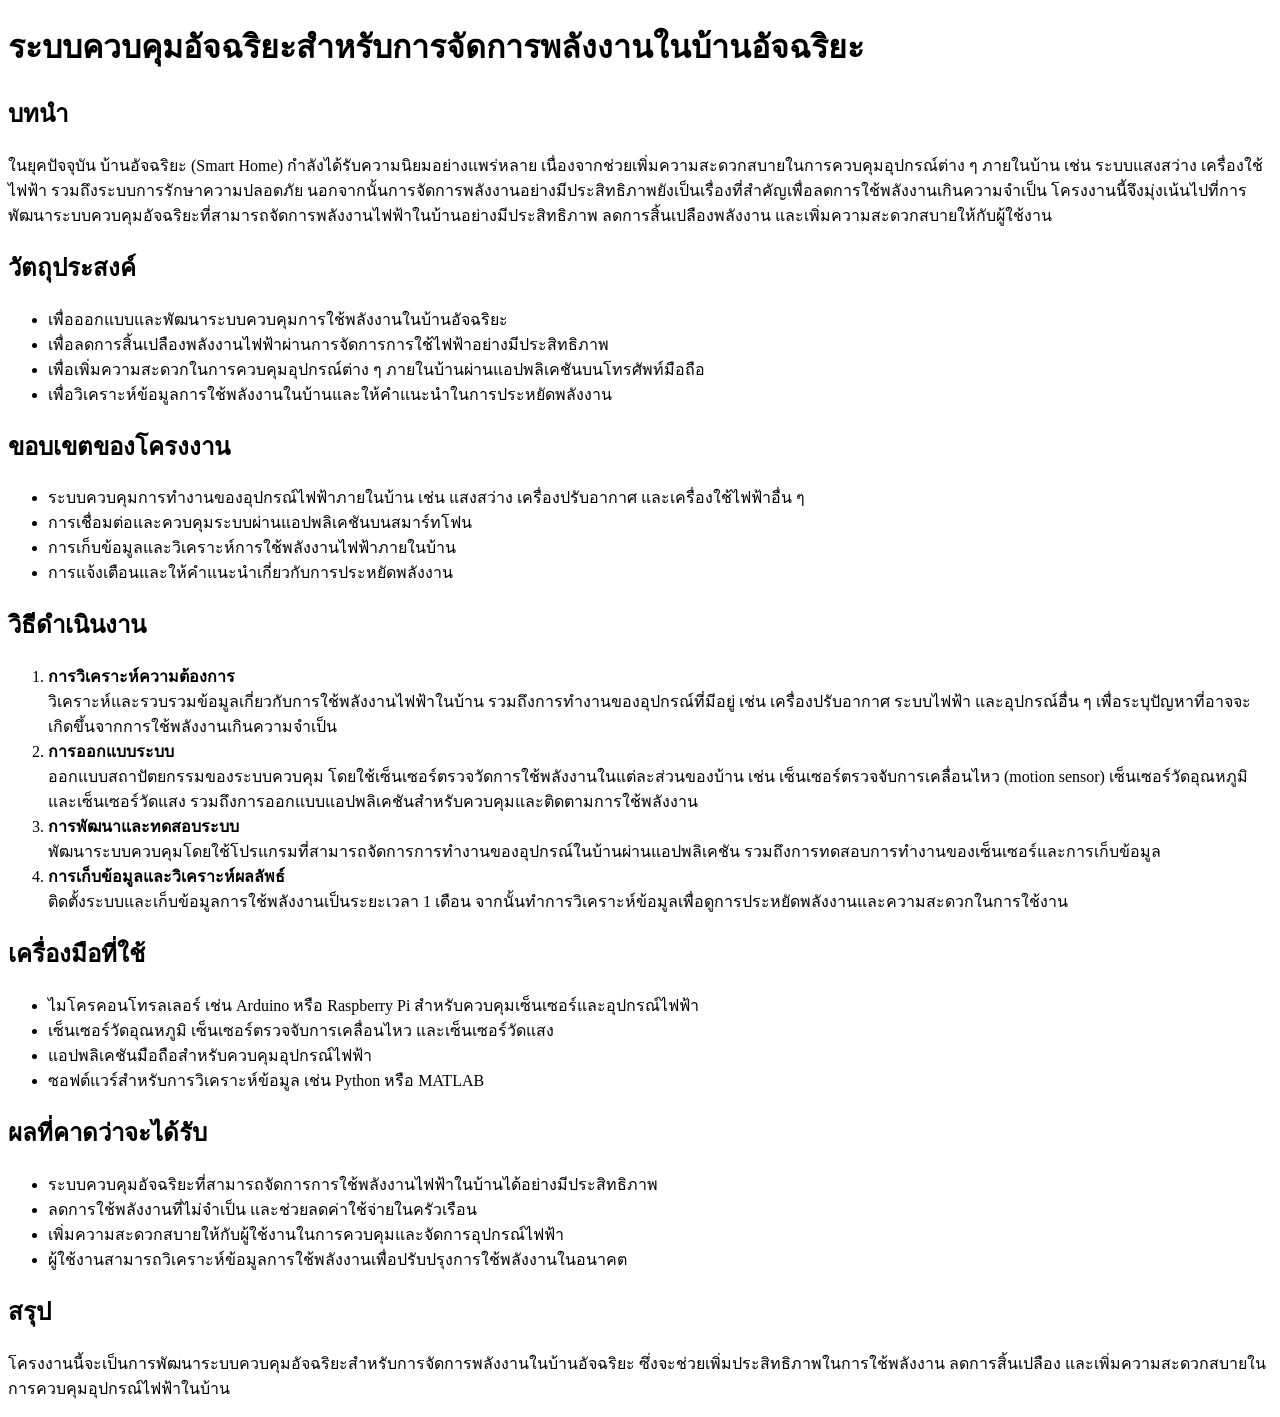
==== index.html @ ecc57306 "Update index.html" ====
<!DOCTYPE html>
<html lang="th">
<head>
    <meta charset="UTF-8">
    <meta name="viewport" content="width=device-width, initial-scale=1.0">
    <title>ระบบควบคุมอัจฉริยะสำหรับการจัดการพลังงานในบ้านอัจฉริยะ</title>
</head>
<body>

    <h1>ระบบควบคุมอัจฉริยะสำหรับการจัดการพลังงานในบ้านอัจฉริยะ</h1>

    <h2>บทนำ</h2>
    <p>
        ในยุคปัจจุบัน บ้านอัจฉริยะ (Smart Home) กำลังได้รับความนิยมอย่างแพร่หลาย เนื่องจากช่วยเพิ่มความสะดวกสบายในการควบคุมอุปกรณ์ต่าง ๆ ภายในบ้าน เช่น ระบบแสงสว่าง เครื่องใช้ไฟฟ้า รวมถึงระบบการรักษาความปลอดภัย นอกจากนั้นการจัดการพลังงานอย่างมีประสิทธิภาพยังเป็นเรื่องที่สำคัญเพื่อลดการใช้พลังงานเกินความจำเป็น โครงงานนี้จึงมุ่งเน้นไปที่การพัฒนาระบบควบคุมอัจฉริยะที่สามารถจัดการพลังงานไฟฟ้าในบ้านอย่างมีประสิทธิภาพ ลดการสิ้นเปลืองพลังงาน และเพิ่มความสะดวกสบายให้กับผู้ใช้งาน
    </p>

    <h2>วัตถุประสงค์</h2>
    <ul>
        <li>เพื่อออกแบบและพัฒนาระบบควบคุมการใช้พลังงานในบ้านอัจฉริยะ</li>
        <li>เพื่อลดการสิ้นเปลืองพลังงานไฟฟ้าผ่านการจัดการการใช้ไฟฟ้าอย่างมีประสิทธิภาพ</li>
        <li>เพื่อเพิ่มความสะดวกในการควบคุมอุปกรณ์ต่าง ๆ ภายในบ้านผ่านแอปพลิเคชันบนโทรศัพท์มือถือ</li>
        <li>เพื่อวิเคราะห์ข้อมูลการใช้พลังงานในบ้านและให้คำแนะนำในการประหยัดพลังงาน</li>
    </ul>

    <h2>ขอบเขตของโครงงาน</h2>
    <ul>
        <li>ระบบควบคุมการทำงานของอุปกรณ์ไฟฟ้าภายในบ้าน เช่น แสงสว่าง เครื่องปรับอากาศ และเครื่องใช้ไฟฟ้าอื่น ๆ</li>
        <li>การเชื่อมต่อและควบคุมระบบผ่านแอปพลิเคชันบนสมาร์ทโฟน</li>
        <li>การเก็บข้อมูลและวิเคราะห์การใช้พลังงานไฟฟ้าภายในบ้าน</li>
        <li>การแจ้งเตือนและให้คำแนะนำเกี่ยวกับการประหยัดพลังงาน</li>
    </ul>

    <h2>วิธีดำเนินงาน</h2>
    <ol>
        <li>
            <strong>การวิเคราะห์ความต้องการ</strong><br>
            วิเคราะห์และรวบรวมข้อมูลเกี่ยวกับการใช้พลังงานไฟฟ้าในบ้าน รวมถึงการทำงานของอุปกรณ์ที่มีอยู่ เช่น เครื่องปรับอากาศ ระบบไฟฟ้า และอุปกรณ์อื่น ๆ เพื่อระบุปัญหาที่อาจจะเกิดขึ้นจากการใช้พลังงานเกินความจำเป็น
        </li>
        <li>
            <strong>การออกแบบระบบ</strong><br>
            ออกแบบสถาปัตยกรรมของระบบควบคุม โดยใช้เซ็นเซอร์ตรวจวัดการใช้พลังงานในแต่ละส่วนของบ้าน เช่น เซ็นเซอร์ตรวจจับการเคลื่อนไหว (motion sensor) เซ็นเซอร์วัดอุณหภูมิ และเซ็นเซอร์วัดแสง รวมถึงการออกแบบแอปพลิเคชันสำหรับควบคุมและติดตามการใช้พลังงาน
        </li>
        <li>
            <strong>การพัฒนาและทดสอบระบบ</strong><br>
            พัฒนาระบบควบคุมโดยใช้โปรแกรมที่สามารถจัดการการทำงานของอุปกรณ์ในบ้านผ่านแอปพลิเคชัน รวมถึงการทดสอบการทำงานของเซ็นเซอร์และการเก็บข้อมูล
        </li>
        <li>
            <strong>การเก็บข้อมูลและวิเคราะห์ผลลัพธ์</strong><br>
            ติดตั้งระบบและเก็บข้อมูลการใช้พลังงานเป็นระยะเวลา 1 เดือน จากนั้นทำการวิเคราะห์ข้อมูลเพื่อดูการประหยัดพลังงานและความสะดวกในการใช้งาน
        </li>
    </ol>

    <h2>เครื่องมือที่ใช้</h2>
    <ul>
        <li>ไมโครคอนโทรลเลอร์ เช่น Arduino หรือ Raspberry Pi สำหรับควบคุมเซ็นเซอร์และอุปกรณ์ไฟฟ้า</li>
        <li>เซ็นเซอร์วัดอุณหภูมิ เซ็นเซอร์ตรวจจับการเคลื่อนไหว และเซ็นเซอร์วัดแสง</li>
        <li>แอปพลิเคชันมือถือสำหรับควบคุมอุปกรณ์ไฟฟ้า</li>
        <li>ซอฟต์แวร์สำหรับการวิเคราะห์ข้อมูล เช่น Python หรือ MATLAB</li>
    </ul>

    <h2>ผลที่คาดว่าจะได้รับ</h2>
    <ul>
        <li>ระบบควบคุมอัจฉริยะที่สามารถจัดการการใช้พลังงานไฟฟ้าในบ้านได้อย่างมีประสิทธิภาพ</li>
        <li>ลดการใช้พลังงานที่ไม่จำเป็น และช่วยลดค่าใช้จ่ายในครัวเรือน</li>
        <li>เพิ่มความสะดวกสบายให้กับผู้ใช้งานในการควบคุมและจัดการอุปกรณ์ไฟฟ้า</li>
        <li>ผู้ใช้งานสามารถวิเคราะห์ข้อมูลการใช้พลังงานเพื่อปรับปรุงการใช้พลังงานในอนาคต</li>
    </ul>

    <h2>สรุป</h2>
    <p>
        โครงงานนี้จะเป็นการพัฒนาระบบควบคุมอัจฉริยะสำหรับการจัดการพลังงานในบ้านอัจฉริยะ ซึ่งจะช่วยเพิ่มประสิทธิภาพในการใช้พลังงาน ลดการสิ้นเปลือง และเพิ่มความสะดวกสบายในการควบคุมอุปกรณ์ไฟฟ้าในบ้าน
    </p>

</body>
</html>
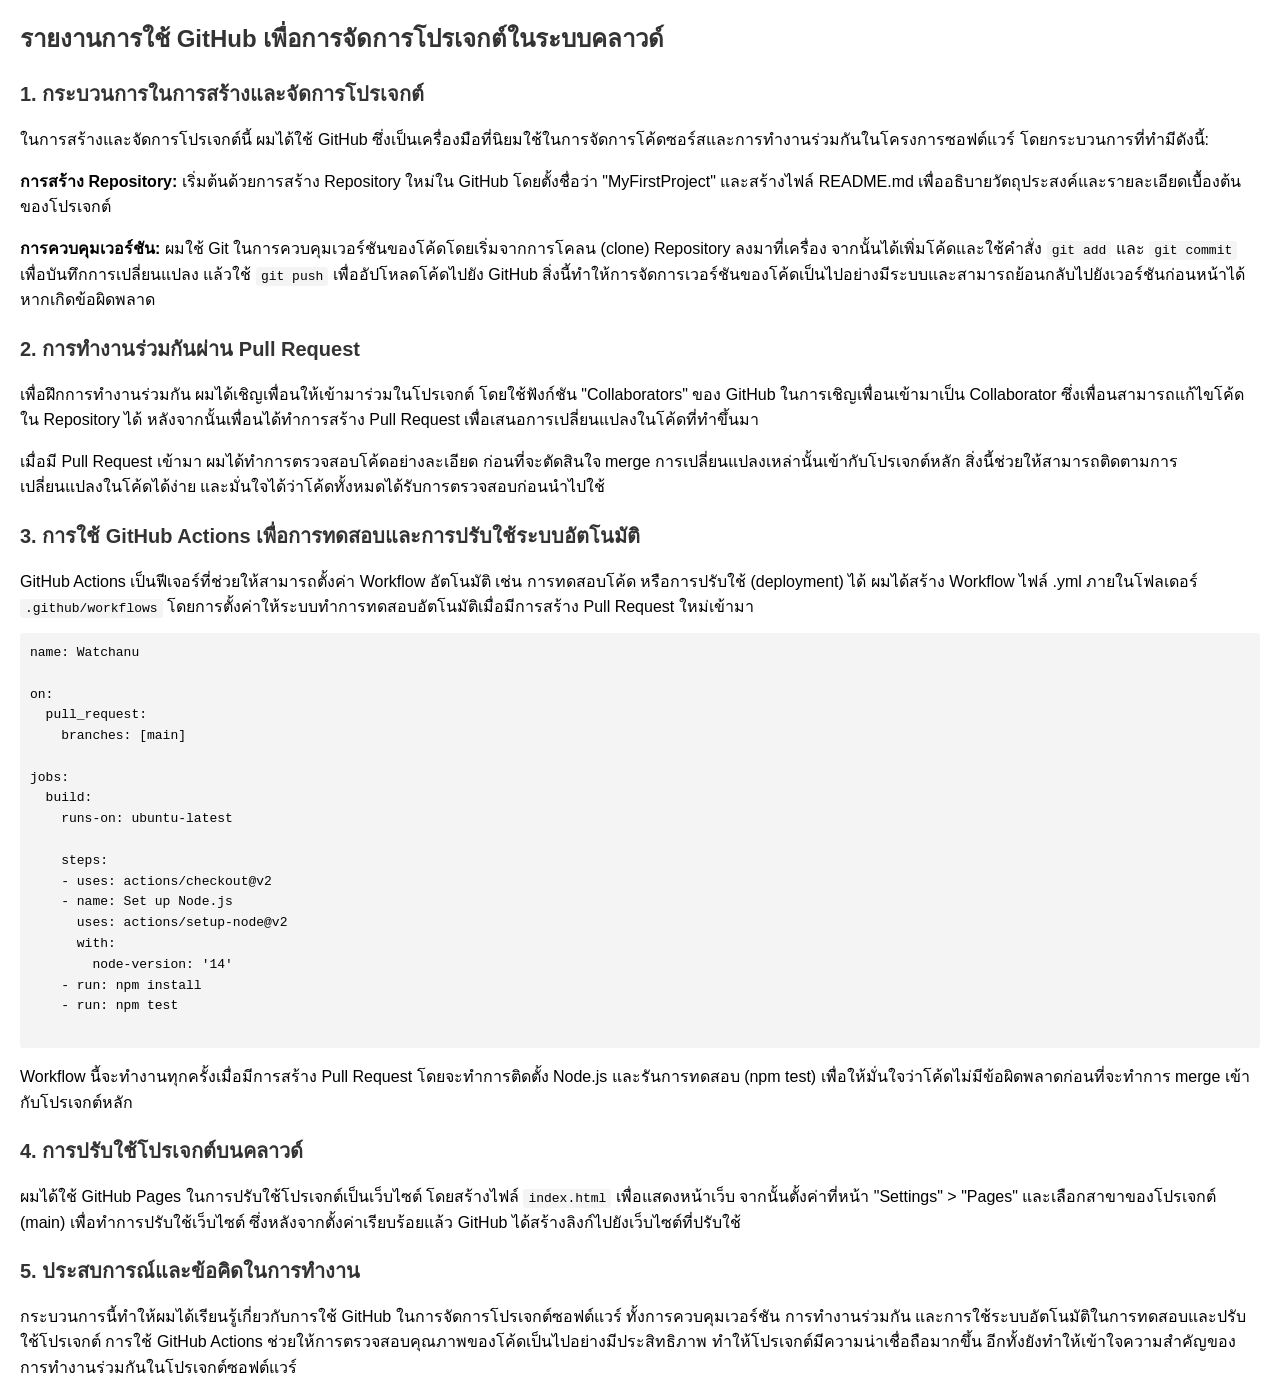
==== commit 03c76551: "Update index.html" ====
--- a/index.html
+++ b/index.html
@@ -3,73 +3,79 @@
 <head>
     <meta charset="UTF-8">
     <meta name="viewport" content="width=device-width, initial-scale=1.0">
-    <title>ระบบควบคุมอัจฉริยะสำหรับการจัดการพลังงานในบ้านอัจฉริยะ</title>
+    <title>รายงานการใช้ GitHub เพื่อการจัดการโปรเจกต์</title>
+    <style>
+        body {
+            font-family: Arial, sans-serif;
+            line-height: 1.6;
+            margin: 20px;
+        }
+        h1, h2, h3 {
+            color: #333;
+        }
+        h1 {
+            font-size: 24px;
+        }
+        h2 {
+            font-size: 20px;
+            margin-top: 20px;
+        }
+        p {
+            margin-bottom: 10px;
+        }
+        code {
+            background-color: #f4f4f4;
+            padding: 2px 5px;
+            border-radius: 3px;
+        }
+        pre {
+            background-color: #f4f4f4;
+            padding: 10px;
+            border-radius: 3px;
+            overflow-x: auto;
+        }
+    </style>
 </head>
 <body>
+    <h1>รายงานการใช้ GitHub เพื่อการจัดการโปรเจกต์ในระบบคลาวด์</h1>
 
-    <h1>ระบบควบคุมอัจฉริยะสำหรับการจัดการพลังงานในบ้านอัจฉริยะ</h1>
+    <h2>1. กระบวนการในการสร้างและจัดการโปรเจกต์</h2>
+    <p>ในการสร้างและจัดการโปรเจกต์นี้ ผมได้ใช้ GitHub ซึ่งเป็นเครื่องมือที่นิยมใช้ในการจัดการโค้ดซอร์สและการทำงานร่วมกันในโครงการซอฟต์แวร์ โดยกระบวนการที่ทำมีดังนี้:</p>
+    <p><strong>การสร้าง Repository:</strong> เริ่มต้นด้วยการสร้าง Repository ใหม่ใน GitHub โดยตั้งชื่อว่า "MyFirstProject" และสร้างไฟล์ README.md เพื่ออธิบายวัตถุประสงค์และรายละเอียดเบื้องต้นของโปรเจกต์</p>
+    <p><strong>การควบคุมเวอร์ชัน:</strong> ผมใช้ Git ในการควบคุมเวอร์ชันของโค้ดโดยเริ่มจากการโคลน (clone) Repository ลงมาที่เครื่อง จากนั้นได้เพิ่มโค้ดและใช้คำสั่ง <code>git add</code> และ <code>git commit</code> เพื่อบันทึกการเปลี่ยนแปลง แล้วใช้ <code>git push</code> เพื่ออัปโหลดโค้ดไปยัง GitHub สิ่งนี้ทำให้การจัดการเวอร์ชันของโค้ดเป็นไปอย่างมีระบบและสามารถย้อนกลับไปยังเวอร์ชันก่อนหน้าได้หากเกิดข้อผิดพลาด</p>
 
-    <h2>บทนำ</h2>
-    <p>
-        ในยุคปัจจุบัน บ้านอัจฉริยะ (Smart Home) กำลังได้รับความนิยมอย่างแพร่หลาย เนื่องจากช่วยเพิ่มความสะดวกสบายในการควบคุมอุปกรณ์ต่าง ๆ ภายในบ้าน เช่น ระบบแสงสว่าง เครื่องใช้ไฟฟ้า รวมถึงระบบการรักษาความปลอดภัย นอกจากนั้นการจัดการพลังงานอย่างมีประสิทธิภาพยังเป็นเรื่องที่สำคัญเพื่อลดการใช้พลังงานเกินความจำเป็น โครงงานนี้จึงมุ่งเน้นไปที่การพัฒนาระบบควบคุมอัจฉริยะที่สามารถจัดการพลังงานไฟฟ้าในบ้านอย่างมีประสิทธิภาพ ลดการสิ้นเปลืองพลังงาน และเพิ่มความสะดวกสบายให้กับผู้ใช้งาน
-    </p>
+    <h2>2. การทำงานร่วมกันผ่าน Pull Request</h2>
+    <p>เพื่อฝึกการทำงานร่วมกัน ผมได้เชิญเพื่อนให้เข้ามาร่วมในโปรเจกต์ โดยใช้ฟังก์ชัน "Collaborators" ของ GitHub ในการเชิญเพื่อนเข้ามาเป็น Collaborator ซึ่งเพื่อนสามารถแก้ไขโค้ดใน Repository ได้ หลังจากนั้นเพื่อนได้ทำการสร้าง Pull Request เพื่อเสนอการเปลี่ยนแปลงในโค้ดที่ทำขึ้นมา</p>
+    <p>เมื่อมี Pull Request เข้ามา ผมได้ทำการตรวจสอบโค้ดอย่างละเอียด ก่อนที่จะตัดสินใจ merge การเปลี่ยนแปลงเหล่านั้นเข้ากับโปรเจกต์หลัก สิ่งนี้ช่วยให้สามารถติดตามการเปลี่ยนแปลงในโค้ดได้ง่าย และมั่นใจได้ว่าโค้ดทั้งหมดได้รับการตรวจสอบก่อนนำไปใช้</p>
 
-    <h2>วัตถุประสงค์</h2>
-    <ul>
-        <li>เพื่อออกแบบและพัฒนาระบบควบคุมการใช้พลังงานในบ้านอัจฉริยะ</li>
-        <li>เพื่อลดการสิ้นเปลืองพลังงานไฟฟ้าผ่านการจัดการการใช้ไฟฟ้าอย่างมีประสิทธิภาพ</li>
-        <li>เพื่อเพิ่มความสะดวกในการควบคุมอุปกรณ์ต่าง ๆ ภายในบ้านผ่านแอปพลิเคชันบนโทรศัพท์มือถือ</li>
-        <li>เพื่อวิเคราะห์ข้อมูลการใช้พลังงานในบ้านและให้คำแนะนำในการประหยัดพลังงาน</li>
-    </ul>
+    <h2>3. การใช้ GitHub Actions เพื่อการทดสอบและการปรับใช้ระบบอัตโนมัติ</h2>
+    <p>GitHub Actions เป็นฟีเจอร์ที่ช่วยให้สามารถตั้งค่า Workflow อัตโนมัติ เช่น การทดสอบโค้ด หรือการปรับใช้ (deployment) ได้ ผมได้สร้าง Workflow ไฟล์ .yml ภายในโฟลเดอร์ <code>.github/workflows</code> โดยการตั้งค่าให้ระบบทำการทดสอบอัตโนมัติเมื่อมีการสร้าง Pull Request ใหม่เข้ามา</p>
+    <pre>
+name: Watchanu
 
-    <h2>ขอบเขตของโครงงาน</h2>
-    <ul>
-        <li>ระบบควบคุมการทำงานของอุปกรณ์ไฟฟ้าภายในบ้าน เช่น แสงสว่าง เครื่องปรับอากาศ และเครื่องใช้ไฟฟ้าอื่น ๆ</li>
-        <li>การเชื่อมต่อและควบคุมระบบผ่านแอปพลิเคชันบนสมาร์ทโฟน</li>
-        <li>การเก็บข้อมูลและวิเคราะห์การใช้พลังงานไฟฟ้าภายในบ้าน</li>
-        <li>การแจ้งเตือนและให้คำแนะนำเกี่ยวกับการประหยัดพลังงาน</li>
-    </ul>
+on:
+  pull_request:
+    branches: [main]
 
-    <h2>วิธีดำเนินงาน</h2>
-    <ol>
-        <li>
-            <strong>การวิเคราะห์ความต้องการ</strong><br>
-            วิเคราะห์และรวบรวมข้อมูลเกี่ยวกับการใช้พลังงานไฟฟ้าในบ้าน รวมถึงการทำงานของอุปกรณ์ที่มีอยู่ เช่น เครื่องปรับอากาศ ระบบไฟฟ้า และอุปกรณ์อื่น ๆ เพื่อระบุปัญหาที่อาจจะเกิดขึ้นจากการใช้พลังงานเกินความจำเป็น
-        </li>
-        <li>
-            <strong>การออกแบบระบบ</strong><br>
-            ออกแบบสถาปัตยกรรมของระบบควบคุม โดยใช้เซ็นเซอร์ตรวจวัดการใช้พลังงานในแต่ละส่วนของบ้าน เช่น เซ็นเซอร์ตรวจจับการเคลื่อนไหว (motion sensor) เซ็นเซอร์วัดอุณหภูมิ และเซ็นเซอร์วัดแสง รวมถึงการออกแบบแอปพลิเคชันสำหรับควบคุมและติดตามการใช้พลังงาน
-        </li>
-        <li>
-            <strong>การพัฒนาและทดสอบระบบ</strong><br>
-            พัฒนาระบบควบคุมโดยใช้โปรแกรมที่สามารถจัดการการทำงานของอุปกรณ์ในบ้านผ่านแอปพลิเคชัน รวมถึงการทดสอบการทำงานของเซ็นเซอร์และการเก็บข้อมูล
-        </li>
-        <li>
-            <strong>การเก็บข้อมูลและวิเคราะห์ผลลัพธ์</strong><br>
-            ติดตั้งระบบและเก็บข้อมูลการใช้พลังงานเป็นระยะเวลา 1 เดือน จากนั้นทำการวิเคราะห์ข้อมูลเพื่อดูการประหยัดพลังงานและความสะดวกในการใช้งาน
-        </li>
-    </ol>
+jobs:
+  build:
+    runs-on: ubuntu-latest
 
-    <h2>เครื่องมือที่ใช้</h2>
-    <ul>
-        <li>ไมโครคอนโทรลเลอร์ เช่น Arduino หรือ Raspberry Pi สำหรับควบคุมเซ็นเซอร์และอุปกรณ์ไฟฟ้า</li>
-        <li>เซ็นเซอร์วัดอุณหภูมิ เซ็นเซอร์ตรวจจับการเคลื่อนไหว และเซ็นเซอร์วัดแสง</li>
-        <li>แอปพลิเคชันมือถือสำหรับควบคุมอุปกรณ์ไฟฟ้า</li>
-        <li>ซอฟต์แวร์สำหรับการวิเคราะห์ข้อมูล เช่น Python หรือ MATLAB</li>
-    </ul>
+    steps:
+    - uses: actions/checkout@v2
+    - name: Set up Node.js
+      uses: actions/setup-node@v2
+      with:
+        node-version: '14'
+    - run: npm install
+    - run: npm test
+    </pre>
+    <p>Workflow นี้จะทำงานทุกครั้งเมื่อมีการสร้าง Pull Request โดยจะทำการติดตั้ง Node.js และรันการทดสอบ (npm test) เพื่อให้มั่นใจว่าโค้ดไม่มีข้อผิดพลาดก่อนที่จะทำการ merge เข้ากับโปรเจกต์หลัก</p>
 
-    <h2>ผลที่คาดว่าจะได้รับ</h2>
-    <ul>
-        <li>ระบบควบคุมอัจฉริยะที่สามารถจัดการการใช้พลังงานไฟฟ้าในบ้านได้อย่างมีประสิทธิภาพ</li>
-        <li>ลดการใช้พลังงานที่ไม่จำเป็น และช่วยลดค่าใช้จ่ายในครัวเรือน</li>
-        <li>เพิ่มความสะดวกสบายให้กับผู้ใช้งานในการควบคุมและจัดการอุปกรณ์ไฟฟ้า</li>
-        <li>ผู้ใช้งานสามารถวิเคราะห์ข้อมูลการใช้พลังงานเพื่อปรับปรุงการใช้พลังงานในอนาคต</li>
-    </ul>
+    <h2>4. การปรับใช้โปรเจกต์บนคลาวด์</h2>
+    <p>ผมได้ใช้ GitHub Pages ในการปรับใช้โปรเจกต์เป็นเว็บไซต์ โดยสร้างไฟล์ <code>index.html</code> เพื่อแสดงหน้าเว็บ จากนั้นตั้งค่าที่หน้า "Settings" &gt; "Pages" และเลือกสาขาของโปรเจกต์ (main) เพื่อทำการปรับใช้เว็บไซต์ ซึ่งหลังจากตั้งค่าเรียบร้อยแล้ว GitHub ได้สร้างลิงก์ไปยังเว็บไซต์ที่ปรับใช้</p>
 
-    <h2>สรุป</h2>
-    <p>
-        โครงงานนี้จะเป็นการพัฒนาระบบควบคุมอัจฉริยะสำหรับการจัดการพลังงานในบ้านอัจฉริยะ ซึ่งจะช่วยเพิ่มประสิทธิภาพในการใช้พลังงาน ลดการสิ้นเปลือง และเพิ่มความสะดวกสบายในการควบคุมอุปกรณ์ไฟฟ้าในบ้าน
-    </p>
-
+    <h2>5. ประสบการณ์และข้อคิดในการทำงาน</h2>
+    <p>กระบวนการนี้ทำให้ผมได้เรียนรู้เกี่ยวกับการใช้ GitHub ในการจัดการโปรเจกต์ซอฟต์แวร์ ทั้งการควบคุมเวอร์ชัน การทำงานร่วมกัน และการใช้ระบบอัตโนมัติในการทดสอบและปรับใช้โปรเจกต์ การใช้ GitHub Actions ช่วยให้การตรวจสอบคุณภาพของโค้ดเป็นไปอย่างมีประสิทธิภาพ ทำให้โปรเจกต์มีความน่าเชื่อถือมากขึ้น อีกทั้งยังทำให้เข้าใจความสำคัญของการทำงานร่วมกันในโปรเจกต์ซอฟต์แวร์</p>
 </body>
-</html>+</html>
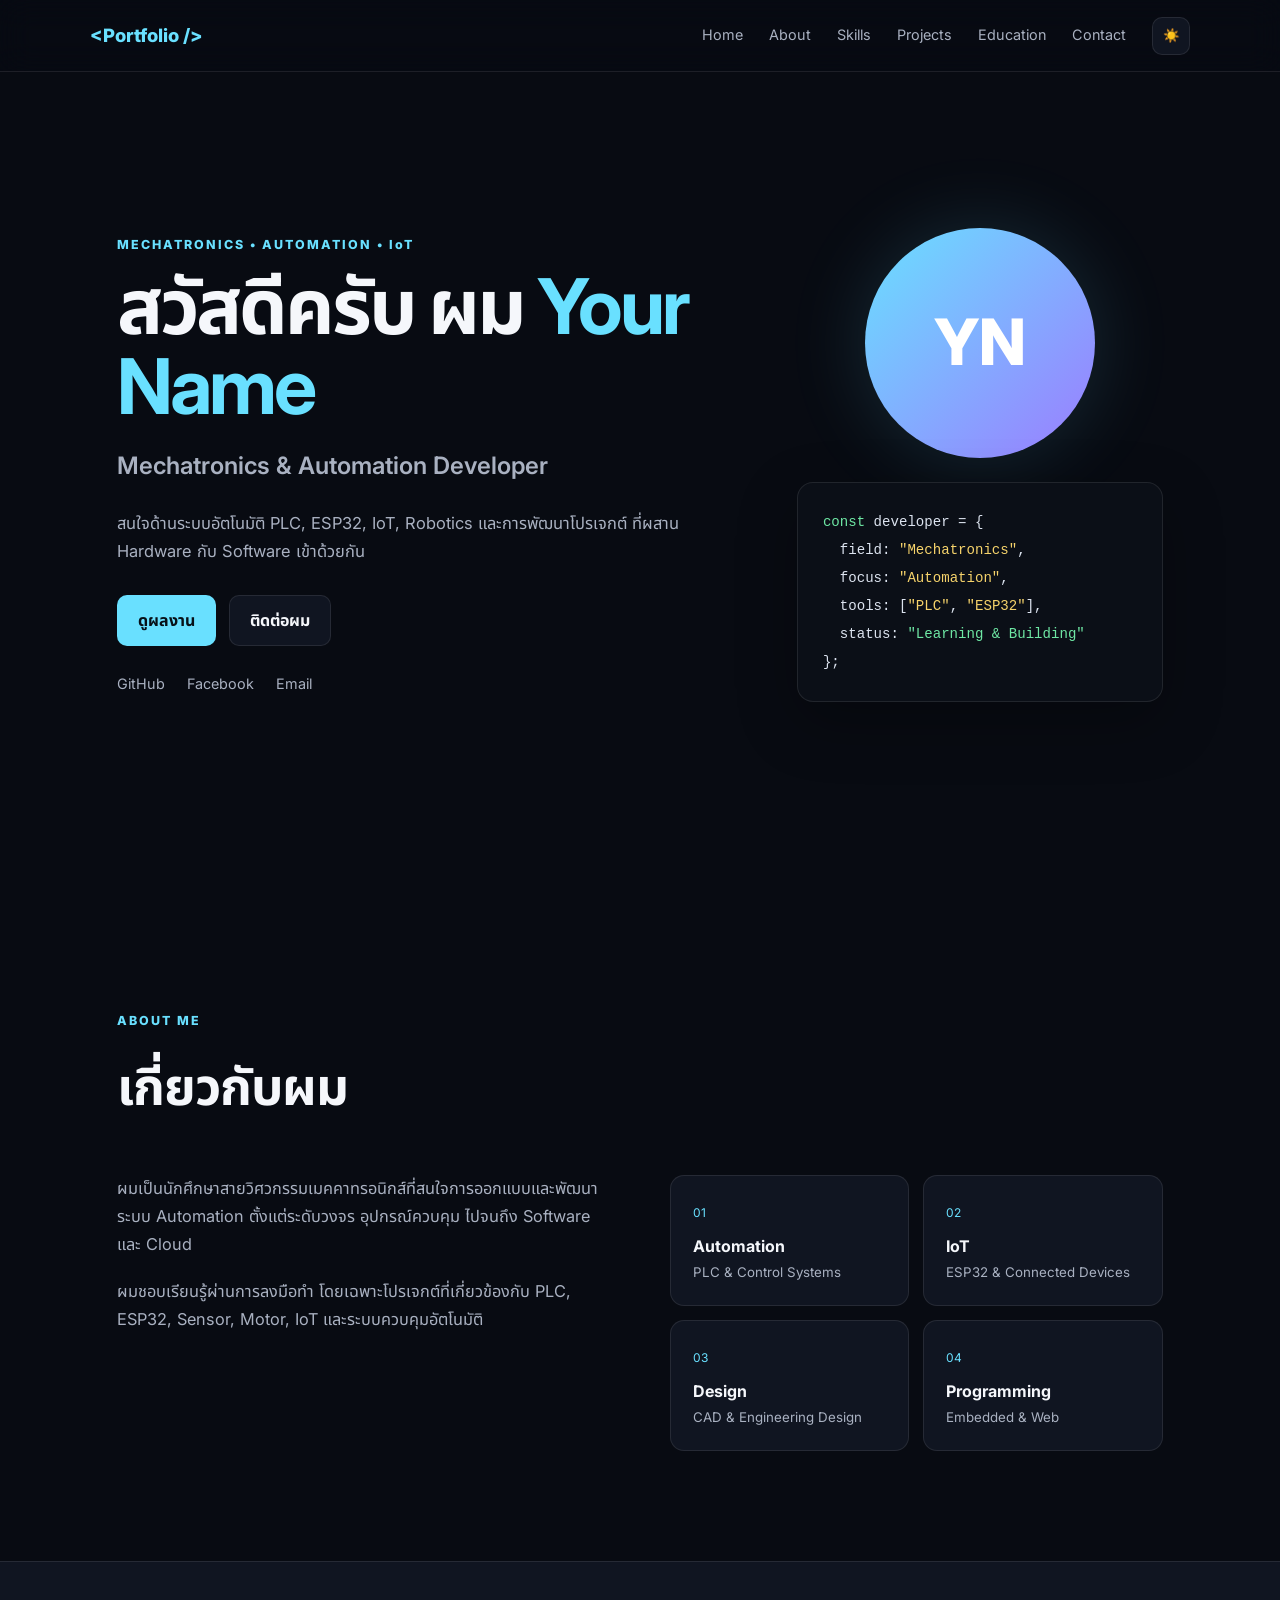
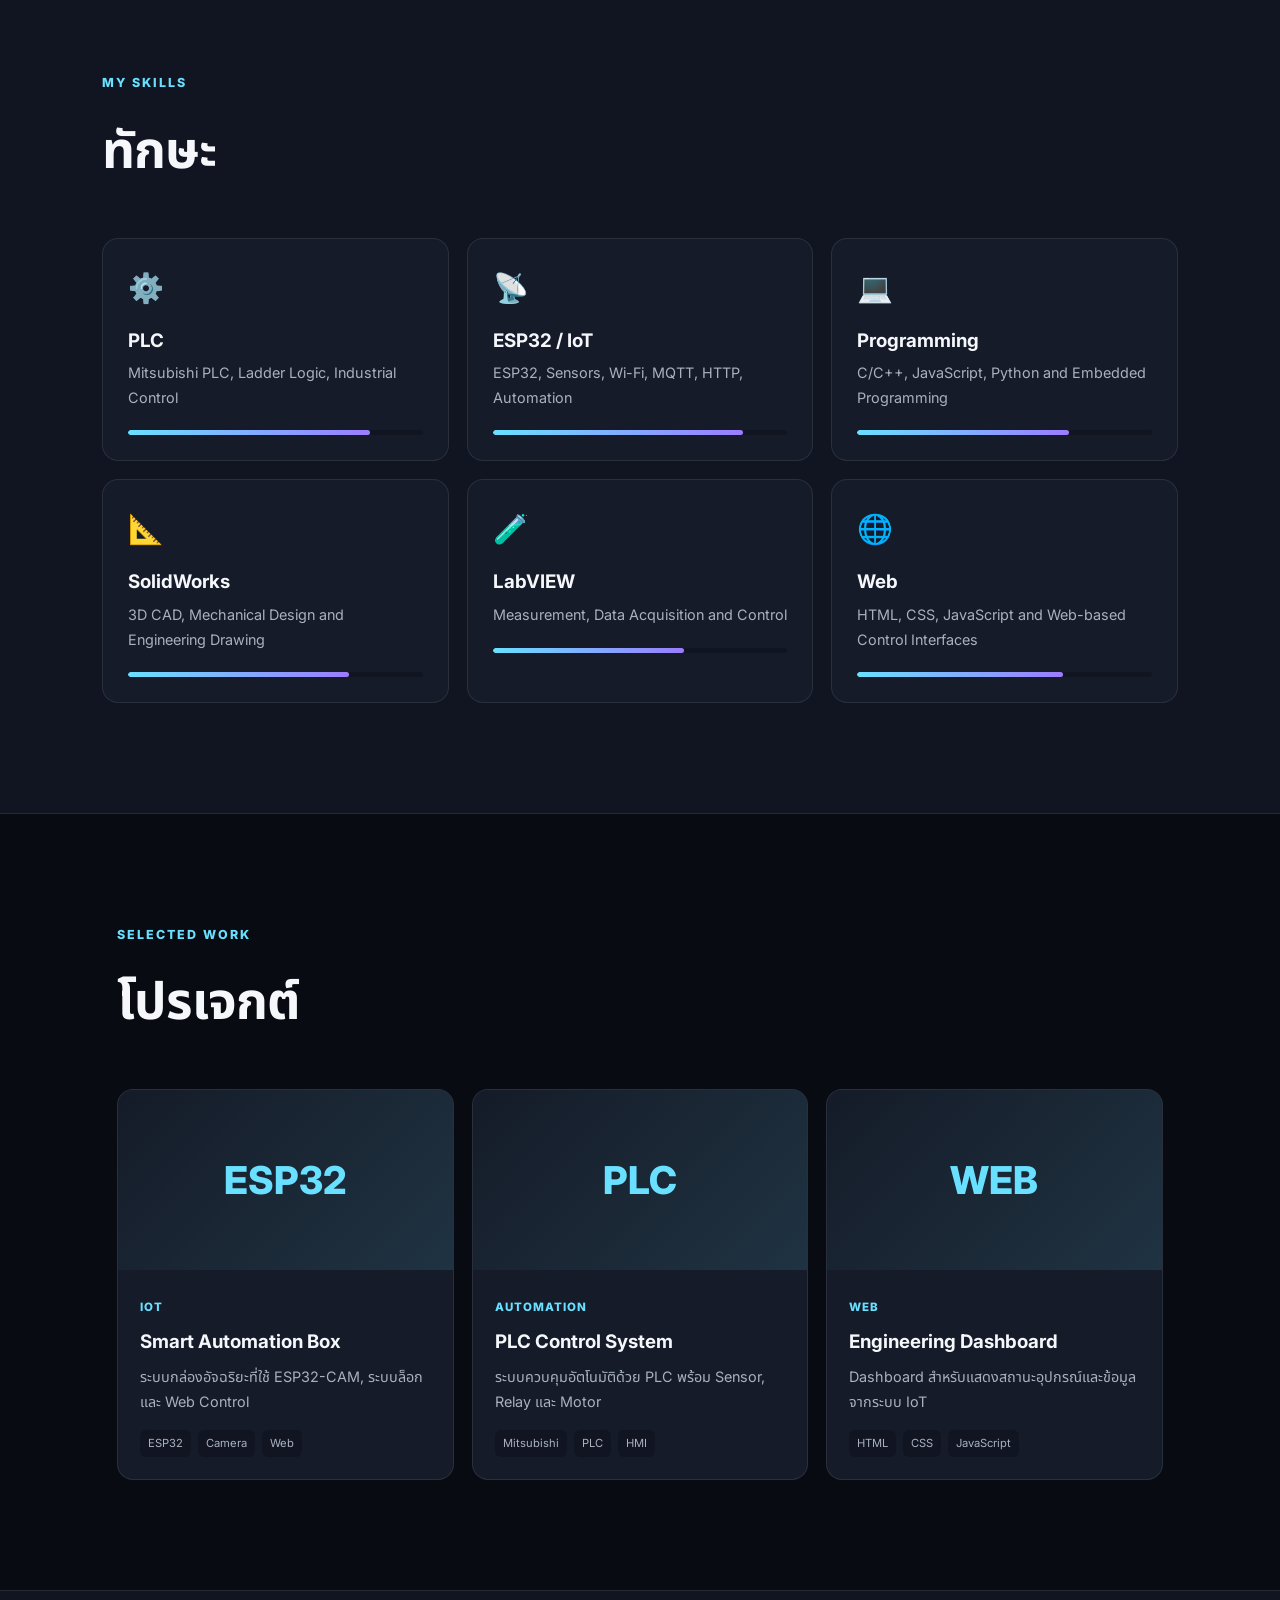
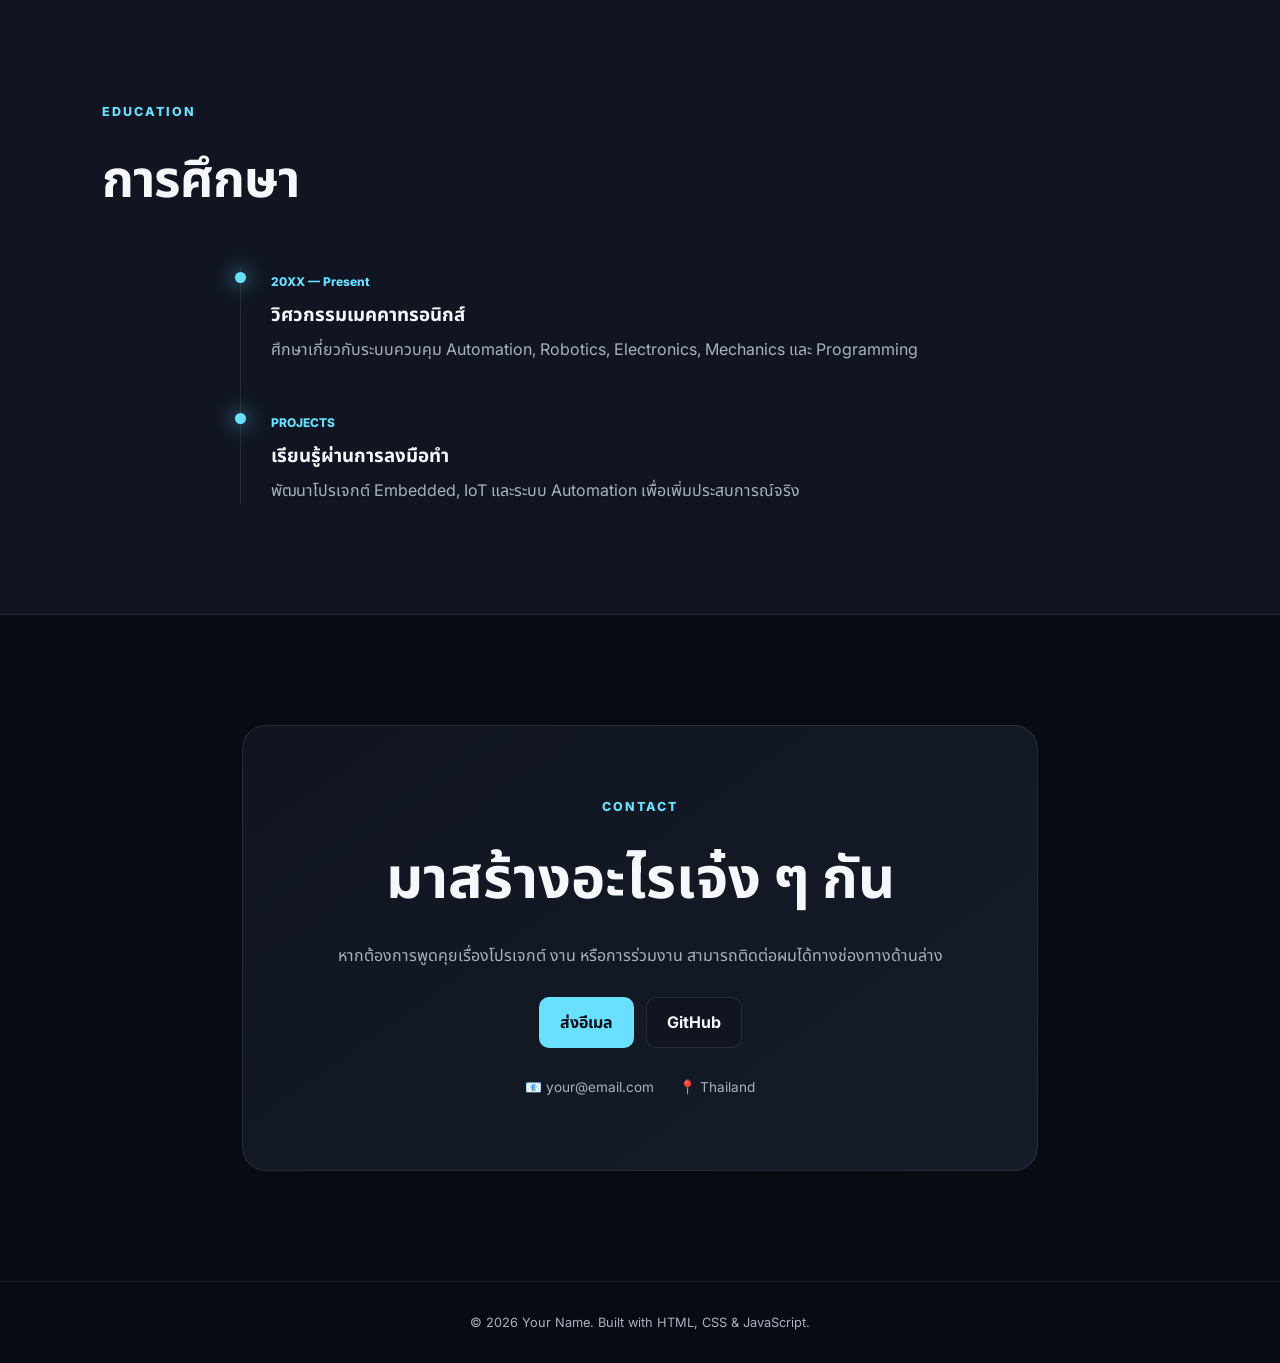
==== commit a6e6f5b1: "Add files via upload" ====
--- a/index.html
+++ b/index.html
@@ -1,81 +1,163 @@
 <!DOCTYPE html>
 <html lang="th">
 <head>
-    <meta charset="UTF-8">
-    <meta name="viewport" content="width=device-width, initial-scale=1.0">
-    <title>รายงานการใช้ GitHub เพื่อการจัดการโปรเจกต์</title>
-    <style>
-        body {
-            font-family: Arial, sans-serif;
-            line-height: 1.6;
-            margin: 20px;
-        }
-        h1, h2, h3 {
-            color: #333;
-        }
-        h1 {
-            font-size: 24px;
-        }
-        h2 {
-            font-size: 20px;
-            margin-top: 20px;
-        }
-        p {
-            margin-bottom: 10px;
-        }
-        code {
-            background-color: #f4f4f4;
-            padding: 2px 5px;
-            border-radius: 3px;
-        }
-        pre {
-            background-color: #f4f4f4;
-            padding: 10px;
-            border-radius: 3px;
-            overflow-x: auto;
-        }
-    </style>
+  <meta charset="UTF-8">
+  <meta name="viewport" content="width=device-width, initial-scale=1.0">
+  <meta name="description" content="Personal Portfolio - Mechatronics, Automation, PLC, ESP32 and IoT">
+  <title>Portfolio | Your Name</title>
+  <link rel="preconnect" href="https://fonts.googleapis.com">
+  <link rel="preconnect" href="https://fonts.gstatic.com" crossorigin>
+  <link href="https://fonts.googleapis.com/css2?family=Inter:wght@400;500;600;700;800&family=Noto+Sans+Thai:wght@400;500;600;700;800&display=swap" rel="stylesheet">
+  <link rel="stylesheet" href="style.css">
 </head>
 <body>
-    <h1>รายงานการใช้ GitHub เพื่อการจัดการโปรเจกต์ในระบบคลาวด์</h1>
+  <header class="navbar">
+    <a href="#home" class="logo">&lt;Portfolio /&gt;</a>
+    <button class="menu-toggle" aria-label="เปิดเมนู">☰</button>
+    <nav class="nav-links">
+      <a href="#home">Home</a>
+      <a href="#about">About</a>
+      <a href="#skills">Skills</a>
+      <a href="#projects">Projects</a>
+      <a href="#education">Education</a>
+      <a href="#contact">Contact</a>
+      <button id="themeToggle" class="theme-btn" aria-label="เปลี่ยนธีม">☀️</button>
+    </nav>
+  </header>
 
-    <h2>1. กระบวนการในการสร้างและจัดการโปรเจกต์</h2>
-    <p>ในการสร้างและจัดการโปรเจกต์นี้ ผมได้ใช้ GitHub ซึ่งเป็นเครื่องมือที่นิยมใช้ในการจัดการโค้ดซอร์สและการทำงานร่วมกันในโครงการซอฟต์แวร์ โดยกระบวนการที่ทำมีดังนี้:</p>
-    <p><strong>การสร้าง Repository:</strong> เริ่มต้นด้วยการสร้าง Repository ใหม่ใน GitHub โดยตั้งชื่อว่า "MyFirstProject" และสร้างไฟล์ README.md เพื่ออธิบายวัตถุประสงค์และรายละเอียดเบื้องต้นของโปรเจกต์</p>
-    <p><strong>การควบคุมเวอร์ชัน:</strong> ผมใช้ Git ในการควบคุมเวอร์ชันของโค้ดโดยเริ่มจากการโคลน (clone) Repository ลงมาที่เครื่อง จากนั้นได้เพิ่มโค้ดและใช้คำสั่ง <code>git add</code> และ <code>git commit</code> เพื่อบันทึกการเปลี่ยนแปลง แล้วใช้ <code>git push</code> เพื่ออัปโหลดโค้ดไปยัง GitHub สิ่งนี้ทำให้การจัดการเวอร์ชันของโค้ดเป็นไปอย่างมีระบบและสามารถย้อนกลับไปยังเวอร์ชันก่อนหน้าได้หากเกิดข้อผิดพลาด</p>
+  <main>
+    <section id="home" class="hero section">
+      <div class="hero-content reveal">
+        <p class="eyebrow">MECHATRONICS • AUTOMATION • IoT</p>
+        <h1>สวัสดีครับ ผม <span>Your Name</span></h1>
+        <h2>Mechatronics & Automation Developer</h2>
+        <p class="hero-text">
+          สนใจด้านระบบอัตโนมัติ PLC, ESP32, IoT, Robotics และการพัฒนาโปรเจกต์
+          ที่ผสาน Hardware กับ Software เข้าด้วยกัน
+        </p>
+        <div class="hero-actions">
+          <a class="btn primary" href="#projects">ดูผลงาน</a>
+          <a class="btn secondary" href="#contact">ติดต่อผม</a>
+        </div>
+        <div class="social-row">
+          <a href="#" aria-label="GitHub">GitHub</a>
+          <a href="#" aria-label="Facebook">Facebook</a>
+          <a href="mailto:your@email.com" aria-label="Email">Email</a>
+        </div>
+      </div>
 
-    <h2>2. การทำงานร่วมกันผ่าน Pull Request</h2>
-    <p>เพื่อฝึกการทำงานร่วมกัน ผมได้เชิญเพื่อนให้เข้ามาร่วมในโปรเจกต์ โดยใช้ฟังก์ชัน "Collaborators" ของ GitHub ในการเชิญเพื่อนเข้ามาเป็น Collaborator ซึ่งเพื่อนสามารถแก้ไขโค้ดใน Repository ได้ หลังจากนั้นเพื่อนได้ทำการสร้าง Pull Request เพื่อเสนอการเปลี่ยนแปลงในโค้ดที่ทำขึ้นมา</p>
-    <p>เมื่อมี Pull Request เข้ามา ผมได้ทำการตรวจสอบโค้ดอย่างละเอียด ก่อนที่จะตัดสินใจ merge การเปลี่ยนแปลงเหล่านั้นเข้ากับโปรเจกต์หลัก สิ่งนี้ช่วยให้สามารถติดตามการเปลี่ยนแปลงในโค้ดได้ง่าย และมั่นใจได้ว่าโค้ดทั้งหมดได้รับการตรวจสอบก่อนนำไปใช้</p>
+      <div class="hero-card reveal">
+        <div class="avatar">YN</div>
+        <div class="terminal">
+          <div><span class="green">const</span> developer = {</div>
+          <div>&nbsp;&nbsp;field: <span class="yellow">"Mechatronics"</span>,</div>
+          <div>&nbsp;&nbsp;focus: <span class="yellow">"Automation"</span>,</div>
+          <div>&nbsp;&nbsp;tools: [<span class="yellow">"PLC"</span>, <span class="yellow">"ESP32"</span>],</div>
+          <div>&nbsp;&nbsp;status: <span class="green">"Learning & Building"</span></div>
+          <div>};</div>
+        </div>
+      </div>
+    </section>
 
-    <h2>3. การใช้ GitHub Actions เพื่อการทดสอบและการปรับใช้ระบบอัตโนมัติ</h2>
-    <p>GitHub Actions เป็นฟีเจอร์ที่ช่วยให้สามารถตั้งค่า Workflow อัตโนมัติ เช่น การทดสอบโค้ด หรือการปรับใช้ (deployment) ได้ ผมได้สร้าง Workflow ไฟล์ .yml ภายในโฟลเดอร์ <code>.github/workflows</code> โดยการตั้งค่าให้ระบบทำการทดสอบอัตโนมัติเมื่อมีการสร้าง Pull Request ใหม่เข้ามา</p>
-    <pre>
-name: Watchanu
+    <section id="about" class="section">
+      <div class="section-heading reveal">
+        <p class="eyebrow">ABOUT ME</p>
+        <h2>เกี่ยวกับผม</h2>
+      </div>
+      <div class="about-grid">
+        <div class="about-text reveal">
+          <p>
+            ผมเป็นนักศึกษาสายวิศวกรรมเมคคาทรอนิกส์ที่สนใจการออกแบบและพัฒนาระบบ
+            Automation ตั้งแต่ระดับวงจร อุปกรณ์ควบคุม ไปจนถึง Software และ Cloud
+          </p>
+          <p>
+            ผมชอบเรียนรู้ผ่านการลงมือทำ โดยเฉพาะโปรเจกต์ที่เกี่ยวข้องกับ PLC,
+            ESP32, Sensor, Motor, IoT และระบบควบคุมอัตโนมัติ
+          </p>
+        </div>
+        <div class="facts reveal">
+          <div class="fact"><span>01</span><strong>Automation</strong><small>PLC & Control Systems</small></div>
+          <div class="fact"><span>02</span><strong>IoT</strong><small>ESP32 & Connected Devices</small></div>
+          <div class="fact"><span>03</span><strong>Design</strong><small>CAD & Engineering Design</small></div>
+          <div class="fact"><span>04</span><strong>Programming</strong><small>Embedded & Web</small></div>
+        </div>
+      </div>
+    </section>
 
-on:
-  pull_request:
-    branches: [main]
+    <section id="skills" class="section alt">
+      <div class="section-heading reveal">
+        <p class="eyebrow">MY SKILLS</p>
+        <h2>ทักษะ</h2>
+      </div>
+      <div class="skills-grid">
+        <article class="skill-card reveal"><span class="skill-icon">⚙️</span><h3>PLC</h3><p>Mitsubishi PLC, Ladder Logic, Industrial Control</p><div class="bar"><i style="width:82%"></i></div></article>
+        <article class="skill-card reveal"><span class="skill-icon">📡</span><h3>ESP32 / IoT</h3><p>ESP32, Sensors, Wi-Fi, MQTT, HTTP, Automation</p><div class="bar"><i style="width:85%"></i></div></article>
+        <article class="skill-card reveal"><span class="skill-icon">💻</span><h3>Programming</h3><p>C/C++, JavaScript, Python and Embedded Programming</p><div class="bar"><i style="width:72%"></i></div></article>
+        <article class="skill-card reveal"><span class="skill-icon">📐</span><h3>SolidWorks</h3><p>3D CAD, Mechanical Design and Engineering Drawing</p><div class="bar"><i style="width:75%"></i></div></article>
+        <article class="skill-card reveal"><span class="skill-icon">🧪</span><h3>LabVIEW</h3><p>Measurement, Data Acquisition and Control</p><div class="bar"><i style="width:65%"></i></div></article>
+        <article class="skill-card reveal"><span class="skill-icon">🌐</span><h3>Web</h3><p>HTML, CSS, JavaScript and Web-based Control Interfaces</p><div class="bar"><i style="width:70%"></i></div></article>
+      </div>
+    </section>
 
-jobs:
-  build:
-    runs-on: ubuntu-latest
+    <section id="projects" class="section">
+      <div class="section-heading reveal">
+        <p class="eyebrow">SELECTED WORK</p>
+        <h2>โปรเจกต์</h2>
+      </div>
+      <div class="projects-grid">
+        <article class="project-card reveal">
+          <div class="project-image placeholder">ESP32</div>
+          <div class="project-body"><span class="tag">IoT</span><h3>Smart Automation Box</h3><p>ระบบกล่องอัจฉริยะที่ใช้ ESP32-CAM, ระบบล็อก และ Web Control</p><div class="project-tech"><span>ESP32</span><span>Camera</span><span>Web</span></div></div>
+        </article>
+        <article class="project-card reveal">
+          <div class="project-image placeholder">PLC</div>
+          <div class="project-body"><span class="tag">Automation</span><h3>PLC Control System</h3><p>ระบบควบคุมอัตโนมัติด้วย PLC พร้อม Sensor, Relay และ Motor</p><div class="project-tech"><span>Mitsubishi</span><span>PLC</span><span>HMI</span></div></div>
+        </article>
+        <article class="project-card reveal">
+          <div class="project-image placeholder">WEB</div>
+          <div class="project-body"><span class="tag">Web</span><h3>Engineering Dashboard</h3><p>Dashboard สำหรับแสดงสถานะอุปกรณ์และข้อมูลจากระบบ IoT</p><div class="project-tech"><span>HTML</span><span>CSS</span><span>JavaScript</span></div></div>
+        </article>
+      </div>
+    </section>
 
-    steps:
-    - uses: actions/checkout@v2
-    - name: Set up Node.js
-      uses: actions/setup-node@v2
-      with:
-        node-version: '14'
-    - run: npm install
-    - run: npm test
-    </pre>
-    <p>Workflow นี้จะทำงานทุกครั้งเมื่อมีการสร้าง Pull Request โดยจะทำการติดตั้ง Node.js และรันการทดสอบ (npm test) เพื่อให้มั่นใจว่าโค้ดไม่มีข้อผิดพลาดก่อนที่จะทำการ merge เข้ากับโปรเจกต์หลัก</p>
+    <section id="education" class="section alt">
+      <div class="section-heading reveal">
+        <p class="eyebrow">EDUCATION</p>
+        <h2>การศึกษา</h2>
+      </div>
+      <div class="timeline reveal">
+        <div class="timeline-item">
+          <span class="timeline-dot"></span>
+          <div><span class="timeline-date">20XX — Present</span><h3>วิศวกรรมเมคคาทรอนิกส์</h3><p>ศึกษาเกี่ยวกับระบบควบคุม Automation, Robotics, Electronics, Mechanics และ Programming</p></div>
+        </div>
+        <div class="timeline-item">
+          <span class="timeline-dot"></span>
+          <div><span class="timeline-date">PROJECTS</span><h3>เรียนรู้ผ่านการลงมือทำ</h3><p>พัฒนาโปรเจกต์ Embedded, IoT และระบบ Automation เพื่อเพิ่มประสบการณ์จริง</p></div>
+        </div>
+      </div>
+    </section>
 
-    <h2>4. การปรับใช้โปรเจกต์บนคลาวด์</h2>
-    <p>ผมได้ใช้ GitHub Pages ในการปรับใช้โปรเจกต์เป็นเว็บไซต์ โดยสร้างไฟล์ <code>index.html</code> เพื่อแสดงหน้าเว็บ จากนั้นตั้งค่าที่หน้า "Settings" &gt; "Pages" และเลือกสาขาของโปรเจกต์ (main) เพื่อทำการปรับใช้เว็บไซต์ ซึ่งหลังจากตั้งค่าเรียบร้อยแล้ว GitHub ได้สร้างลิงก์ไปยังเว็บไซต์ที่ปรับใช้</p>
+    <section id="contact" class="section contact-section">
+      <div class="contact-box reveal">
+        <p class="eyebrow">CONTACT</p>
+        <h2>มาสร้างอะไรเจ๋ง ๆ กัน</h2>
+        <p>หากต้องการพูดคุยเรื่องโปรเจกต์ งาน หรือการร่วมงาน สามารถติดต่อผมได้ทางช่องทางด้านล่าง</p>
+        <div class="contact-actions">
+          <a class="btn primary" href="mailto:your@email.com">ส่งอีเมล</a>
+          <a class="btn secondary" href="#" target="_blank" rel="noopener">GitHub</a>
+        </div>
+        <div class="contact-info">
+          <span>📧 your@email.com</span>
+          <span>📍 Thailand</span>
+        </div>
+      </div>
+    </section>
+  </main>
 
-    <h2>5. ประสบการณ์และข้อคิดในการทำงาน</h2>
-    <p>กระบวนการนี้ทำให้ผมได้เรียนรู้เกี่ยวกับการใช้ GitHub ในการจัดการโปรเจกต์ซอฟต์แวร์ ทั้งการควบคุมเวอร์ชัน การทำงานร่วมกัน และการใช้ระบบอัตโนมัติในการทดสอบและปรับใช้โปรเจกต์ การใช้ GitHub Actions ช่วยให้การตรวจสอบคุณภาพของโค้ดเป็นไปอย่างมีประสิทธิภาพ ทำให้โปรเจกต์มีความน่าเชื่อถือมากขึ้น อีกทั้งยังทำให้เข้าใจความสำคัญของการทำงานร่วมกันในโปรเจกต์ซอฟต์แวร์</p>
+  <footer>
+    <p>© <span id="year"></span> Your Name. Built with HTML, CSS & JavaScript.</p>
+  </footer>
+
+  <script src="script.js"></script>
 </body>
 </html>
--- a/style.css
+++ b/style.css
@@ -0,0 +1,32 @@
+*{box-sizing:border-box;margin:0;padding:0}
+:root{--bg:#080b12;--surface:#101521;--surface2:#151b28;--text:#f5f7fb;--muted:#a9b1c1;--accent:#69e0ff;--accent2:#9b7cff;--border:rgba(255,255,255,.09);--shadow:0 20px 60px rgba(0,0,0,.28)}
+body.light{--bg:#f5f7fb;--surface:#fff;--surface2:#eef2f7;--text:#101522;--muted:#5d6675;--accent:#007d9e;--accent2:#6844d8;--border:rgba(16,21,34,.1);--shadow:0 20px 50px rgba(20,30,50,.1)}
+html{scroll-behavior:smooth}
+body{font-family:Inter,"Noto Sans Thai",sans-serif;background:var(--bg);color:var(--text);line-height:1.7;overflow-x:hidden}
+a{color:inherit;text-decoration:none}
+.navbar{position:fixed;top:0;left:0;width:100%;height:72px;display:flex;align-items:center;justify-content:space-between;padding:0 7%;background:rgba(8,11,18,.72);backdrop-filter:blur(16px);border-bottom:1px solid var(--border);z-index:1000}
+body.light .navbar{background:rgba(245,247,251,.78)}
+.logo{font-weight:800;font-size:1.15rem;color:var(--accent)}
+.nav-links{display:flex;align-items:center;gap:26px;font-size:.9rem;color:var(--muted)}
+.nav-links a{transition:.25s}.nav-links a:hover{color:var(--accent)}
+.theme-btn,.menu-toggle{border:1px solid var(--border);background:var(--surface);color:var(--text);border-radius:10px;cursor:pointer}
+.theme-btn{width:38px;height:38px}.menu-toggle{display:none;padding:8px 11px;font-size:1.1rem}
+.section{padding:110px 8%;max-width:1250px;margin:auto}.hero{min-height:100vh;display:grid;grid-template-columns:1.25fr .75fr;gap:70px;align-items:center;padding-top:140px}
+.eyebrow{color:var(--accent);font-size:.78rem;font-weight:800;letter-spacing:2px;margin-bottom:12px}
+.hero h1{font-size:clamp(2.5rem,6vw,5.3rem);line-height:1.05;letter-spacing:-3px;margin-bottom:18px}.hero h1 span{color:var(--accent)}
+.hero h2{font-size:clamp(1.1rem,2vw,1.5rem);color:var(--muted);font-weight:600;margin-bottom:22px}.hero-text{max-width:650px;color:var(--muted);font-size:1.03rem}
+.hero-actions{display:flex;gap:13px;margin-top:30px}.btn{display:inline-flex;align-items:center;justify-content:center;padding:11px 20px;border-radius:10px;font-weight:700;border:1px solid var(--border);transition:.25s}.btn:hover{transform:translateY(-2px)}.primary{background:var(--accent);color:#071017;border-color:transparent}.secondary{background:var(--surface);color:var(--text)}
+.social-row{display:flex;gap:22px;margin-top:26px;color:var(--muted);font-size:.9rem}.social-row a:hover{color:var(--accent)}
+.hero-card{display:flex;flex-direction:column;align-items:center;gap:24px}.avatar{width:230px;height:230px;border-radius:50%;display:grid;place-items:center;font-size:4rem;font-weight:800;background:linear-gradient(135deg,var(--accent),var(--accent2));color:white;box-shadow:0 0 80px rgba(105,224,255,.15)}
+.terminal{width:100%;padding:25px;border-radius:16px;background:#0b0f17;border:1px solid var(--border);box-shadow:var(--shadow);font:500 .88rem/2 monospace;color:#dce3ef}.green{color:#6ee7a4}.yellow{color:#f6d36b}
+.section-heading{margin-bottom:45px}.section-heading h2{font-size:clamp(2rem,4vw,3.2rem);letter-spacing:-1px}.alt{max-width:none;background:var(--surface);border-top:1px solid var(--border);border-bottom:1px solid var(--border)}
+.about-grid{display:grid;grid-template-columns:1fr 1fr;gap:60px}.about-text{color:var(--muted);font-size:1.02rem}.about-text p+p{margin-top:20px}
+.facts{display:grid;grid-template-columns:1fr 1fr;gap:14px}.fact{padding:22px;border:1px solid var(--border);border-radius:14px;background:var(--surface)}.fact span{color:var(--accent);font-size:.75rem}.fact strong,.fact small{display:block}.fact strong{margin-top:8px}.fact small{color:var(--muted)}
+.skills-grid,.projects-grid{display:grid;grid-template-columns:repeat(3,1fr);gap:18px}.skill-card,.project-card{border:1px solid var(--border);background:var(--surface2);border-radius:16px;overflow:hidden;transition:.3s}.skill-card:hover,.project-card:hover{transform:translateY(-6px);box-shadow:var(--shadow);border-color:rgba(105,224,255,.3)}.skill-card{padding:25px}.skill-icon{font-size:1.8rem}.skill-card h3{margin:12px 0 5px}.skill-card p,.project-body p{color:var(--muted);font-size:.9rem}.bar{height:5px;background:var(--surface);border-radius:5px;margin-top:20px;overflow:hidden}.bar i{display:block;height:100%;background:linear-gradient(90deg,var(--accent),var(--accent2));border-radius:inherit}
+.project-image{height:180px;display:grid;place-items:center;font-size:2.4rem;font-weight:800;background:linear-gradient(135deg,var(--surface2),rgba(105,224,255,.12));color:var(--accent)}.project-body{padding:22px}.tag{font-size:.72rem;color:var(--accent);font-weight:800;text-transform:uppercase;letter-spacing:1px}.project-body h3{margin:7px 0}.project-tech{display:flex;flex-wrap:wrap;gap:7px;margin-top:16px}.project-tech span{font-size:.7rem;padding:4px 8px;border-radius:6px;background:var(--surface);color:var(--muted)}
+.timeline{max-width:800px;margin:auto;border-left:1px solid var(--border);padding-left:30px}.timeline-item{position:relative;padding:0 0 45px}.timeline-item:last-child{padding-bottom:0}.timeline-dot{position:absolute;left:-36px;top:5px;width:11px;height:11px;border-radius:50%;background:var(--accent);box-shadow:0 0 20px var(--accent)}.timeline-date{color:var(--accent);font-size:.75rem;font-weight:800}.timeline-item h3{margin:5px 0}.timeline-item p{color:var(--muted)}
+.contact-section{max-width:1000px}.contact-box{text-align:center;padding:70px 30px;border:1px solid var(--border);border-radius:24px;background:linear-gradient(145deg,var(--surface),var(--surface2))}.contact-box h2{font-size:clamp(2rem,5vw,3.6rem);margin-bottom:15px}.contact-box>p:not(.eyebrow){color:var(--muted);max-width:650px;margin:auto}.contact-actions{display:flex;justify-content:center;gap:12px;margin:28px 0}.contact-info{display:flex;justify-content:center;gap:25px;color:var(--muted);font-size:.85rem}
+footer{padding:30px 8%;text-align:center;border-top:1px solid var(--border);color:var(--muted);font-size:.8rem}
+.reveal{opacity:0;transform:translateY(25px);transition:opacity .7s ease,transform .7s ease}.reveal.show{opacity:1;transform:none}
+@media(max-width:850px){.navbar{padding:0 5%}.menu-toggle{display:block}.nav-links{position:absolute;top:72px;left:0;width:100%;display:none;flex-direction:column;align-items:stretch;gap:0;background:var(--surface);border-bottom:1px solid var(--border);padding:10px 5%}.nav-links.open{display:flex}.nav-links a{padding:12px}.theme-btn{margin:10px;width:100%}.hero{grid-template-columns:1fr;gap:45px}.hero-card{order:-1}.avatar{width:170px;height:170px;font-size:3rem}.skills-grid,.projects-grid{grid-template-columns:1fr 1fr}.about-grid{grid-template-columns:1fr}.section{padding:90px 6%}}
+@media(max-width:560px){.hero h1{letter-spacing:-2px}.skills-grid,.projects-grid,.facts{grid-template-columns:1fr}.terminal{font-size:.75rem}.contact-info{flex-direction:column;gap:6px}.hero-actions{flex-wrap:wrap}}
